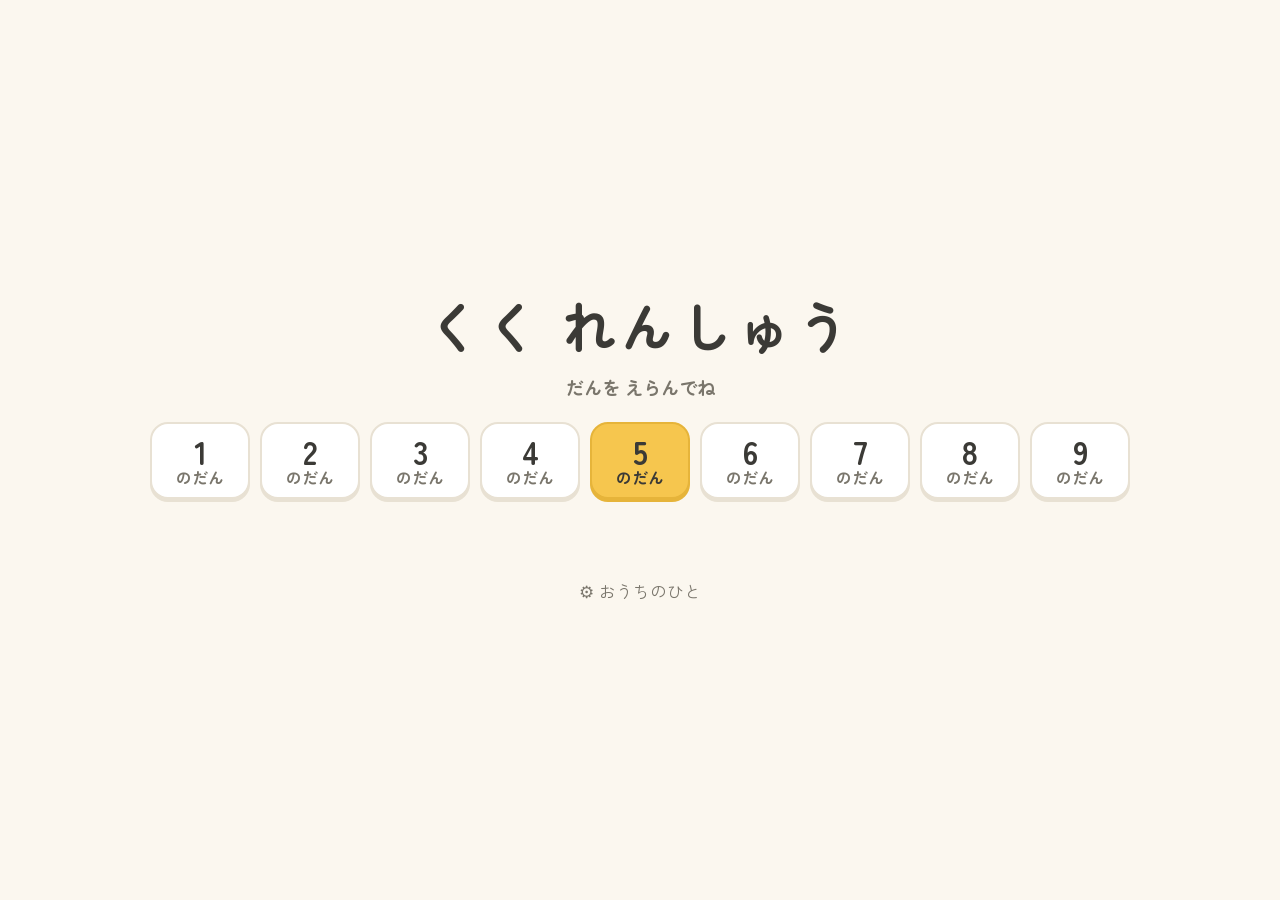
==== docs/index.html @ c86df5aa "くく れんしゅう を GitHub Pages で公開（docs/ から配信） - 九九を声で練習する Web アプリ（1〜9の段・のぼり/くだり/ばらばら・本番暗唱） - PWA（manifest・" ====
<!doctype html>
<html lang="ja">
<head>
<meta charset="utf-8">
<meta name="viewport" content="width=device-width, initial-scale=1, viewport-fit=cover">
<meta name="theme-color" content="#fbf7ef">
<title>くく れんしゅう</title>
<meta name="description" content="九九を声で練習するアプリ（1〜9の段）">
<link rel="manifest" href="manifest.webmanifest">
<link rel="icon" type="image/png" sizes="32x32" href="icons/favicon-32.png">
<link rel="apple-touch-icon" href="icons/apple-touch-icon.png">
<meta name="apple-mobile-web-app-capable" content="yes">
<meta name="mobile-web-app-capable" content="yes">
<meta name="apple-mobile-web-app-title" content="くく">
<meta name="apple-mobile-web-app-status-bar-style" content="default">
<link rel="preconnect" href="https://fonts.googleapis.com">
<link rel="preconnect" href="https://fonts.gstatic.com" crossorigin>
<link href="https://fonts.googleapis.com/css2?family=Zen+Maru+Gothic:wght@500;700&display=swap" rel="stylesheet">
<link rel="stylesheet" href="style.css">
</head>
<body>

<!-- トップ -->
<section class="screen" id="screen-top">
  <div class="top-wrap">
    <h1 class="top-title">くく れんしゅう</h1>
    <p class="top-hint">だんを えらんでね</p>
    <div class="dan-picker" id="dan-picker" aria-label="だんを えらぶ"></div>
    <button class="link-btn" id="btn-parent">⚙ おうちのひと</button>
    <p class="env-notice" id="env-notice" hidden></p>
  </div>
</section>

<!-- 1もんずつ：えらぶ -->
<section class="screen" id="screen-select">
  <header class="bar"><button class="back" data-go="menu">← もどる</button><span class="bar-title"><span class="dan-title"></span>・1もんずつ</span><span></span></header>
  <div class="center-wrap">
    <div class="select-grid" id="select-grid"></div>
    <div class="level-picker" aria-label="れんしゅうの しかた"></div>
  </div>
</section>

<!-- 段のメニュー -->
<section class="screen" id="screen-menu">
  <header class="bar"><button class="back" data-go="top">← もどる</button><span class="bar-title dan-title menu-dan"></span><span></span></header>
  <div class="center-wrap menu-wrap">
    <div class="mode-grid">
      <button class="mode-btn blue" id="mode-single"><span class="mode-ico">🔵</span><span class="mode-name">1もんずつ</span><span class="mode-sub">ひとつずつ れんしゅう</span></button>
      <button class="mode-btn green" id="mode-seq"><span class="mode-ico">🟢</span><span class="mode-name">じゅんばんに 9もん</span><span class="mode-sub">1から9まで じゅんばんに</span><span class="step-mark" id="mark-seq" hidden>✨</span></button>
      <button class="mode-btn purple" id="mode-random"><span class="mode-ico">🟣</span><span class="mode-name">ばらばら 9もん</span><span class="mode-sub">じゅんばんを まぜて れんしゅう</span><span class="step-mark" id="mark-random" hidden>✨</span></button>
      <button class="mode-btn star" id="mode-recital"><span class="mode-ico">⭐</span><span class="mode-name">みないで いえるかな？</span><span class="mode-sub">さいしょから さいごまで じぶんで</span></button>
    </div>
    <div class="menu-foot">
      <div class="level-row"><span class="level-label">みかた</span><div class="level-picker" aria-label="れんしゅうの しかた"></div></div>
      <button class="link-btn small" id="chain-short-toggle">ちょっとだけ れんしゅう</button>
      <div class="chain-short" id="chain-short" hidden></div>
    </div>
  </div>
</section>

<!-- のぼり／くだり えらび -->
<section class="screen" id="screen-dir">
  <header class="bar"><button class="back" data-go="menu">← もどる</button><span class="bar-title"><span class="dan-title"></span>・<span id="dir-context"></span></span><span></span></header>
  <div class="center-wrap">
    <p class="dir-q">どっちにする？</p>
    <div class="dir-grid">
      <button class="mode-btn green" id="dir-up"><span class="mode-name">⬆️ のぼり<small>（上り九九）</small></span><span class="mode-sub">1 → 2 → 3 → … → 9</span></button>
      <button class="mode-btn blue" id="dir-down"><span class="mode-name">⬇️ くだり<small>（下り九九）</small></span><span class="mode-sub">9 → 8 → 7 → … → 1</span></button>
    </div>
  </div>
</section>

<!-- 練習 -->
<section class="screen" id="screen-play">
  <header class="bar">
    <button class="back" id="btn-play-back">← もどる</button>
    <div class="dots" id="play-dots"></div>
    <button class="replay" id="btn-replay">🔊 もういちど</button>
  </header>
  <div class="stage">
    <div class="play-label" id="play-label" hidden></div>
    <div class="play-q" id="play-q"></div>
    <div class="play-reading" id="play-reading"></div>
    <div class="play-msg" id="play-msg"></div>
    <div class="play-sub" id="play-sub"></div>
    <button class="mic off" id="play-mic" hidden aria-label="マイク"><span class="mic-ico">🎤</span><span class="mic-label" id="play-mic-label"></span></button>

    <div class="hint-box" id="hint-box" hidden>
      <div class="hint-clue" id="hint-clue"></div>
      <div class="hint-note" id="hint-note"></div>
      <button class="soft-btn" id="btn-reveal">こたえをみる</button>
    </div>
    <div class="solo-box" id="solo-box" hidden>
      <button class="mid-btn green" id="btn-solo">こんどは ひとりで♪</button>
    </div>
    <div class="after-box" id="after-box" hidden>
      <button class="mid-btn blue" id="after-again">もういちど</button>
      <button class="mid-btn green" id="after-next">つぎへ</button>
      <button class="soft-btn" id="after-list">ほかの もんだい</button>
    </div>
  </div>
  <footer class="play-foot">
    <span></span>
    <button class="hint-btn" id="btn-hint">💡 ヒント</button>
    <button class="cant-hear" id="btn-cant-hear">🎤 うまくきこえない</button>
  </footer>

  <div class="rescue" id="rescue" hidden>
    <div class="rescue-card">
      <p class="rescue-title">おうちのひとに きいてもらおう</p>
      <p class="rescue-reason" id="rescue-reason"></p>
      <button class="mid-btn green" id="rescue-ok">○ いえた</button>
      <div class="rescue-row">
        <button class="soft-btn" id="rescue-retry">🎤 もういちど マイク</button>
        <button class="soft-btn" id="rescue-close">とじる</button>
      </div>
    </div>
  </div>
</section>

<!-- つづけて：おわり -->
<section class="screen" id="screen-done">
  <div class="center-wrap done-wrap">
    <div class="done-icon" id="done-icon">✨</div>
    <p class="done-title" id="done-title"></p>
    <div class="done-buttons">
      <button class="mid-btn green" id="done-recite" hidden>こんどは じぶんで いってみる？</button>
      <button class="mid-btn blue" id="done-end">おしまい</button>
    </div>
    <div class="done-buttons">
      <button class="soft-btn" id="done-next" hidden></button>
      <button class="soft-btn" id="done-again">もういちど</button>
    </div>
  </div>
</section>

<!-- ⭐ みないで いえるかな？（本番暗唱） -->
<section class="screen" id="screen-recital">
  <header class="bar"><button class="back" id="btn-recital-back">← もどる</button><span class="bar-title" id="recital-dir"></span><span></span></header>
  <div class="stage">
    <div class="recite-dan dan-title"></div>
    <div class="recital-sub" id="recital-sub"></div>
    <button class="big-btn star recital-start" id="recital-start">🎤 スタート</button>
  </div>
  <footer class="recital-foot">
    <button class="mid-btn blue" id="recital-finish" hidden>おわった！</button>
  </footer>
</section>

<!-- おうちのひと -->
<section class="screen" id="screen-parent">
  <header class="bar"><button class="back" id="btn-parent-back">← もどる</button><span class="bar-title">おうちのひと</span><span></span></header>
  <div class="parent">
    <div class="test-banner" id="test-banner" hidden>🧪 動作テストモード中：練習しても記録・成長・反応時間・履歴には残りません</div>

    <section class="card">
      <h2>練習セッション</h2>
      <p class="note">1回の練習ごとの記録です。正解の行で「👋 おうちのひとがヒント」を押すと、外部ヒントありとして記録を直せます（ヒントなし成功には数えなくなります）。<br>
      反応時間は読み上げ終了から正解までです。「※聞き取り直し」がある場合は、純粋に思い出すまでの時間ではありません。</p>
      <div id="session-list"></div>
    </section>

    <section class="card">
      <h2>だんごとの記録（累計）</h2>
      <div class="dan-tabs" id="parent-dan-tabs"></div>
      <div class="table-wrap" id="parent-table"></div>
      <p class="note">成長：🌱はじめ → 🌿ヒントありで言えた → 🌷ヒントなしで言えた → ⭐別の日にもヒントなしで言えた<br>
      「最近の反応時間」は直近3回の平均（参考値）。聞き取り直しを含むため、セッション記録の実測を優先してください。</p>
      <p id="parent-chain" class="note"></p>
    </section>

    <section class="card">
      <h2>音声認識テスト</h2>
      <div class="row">
        <select id="test-dan"></select>
        <select id="test-target"></select>
        <span id="test-prompt"></span>
      </div>
      <button class="soft-btn" id="btn-test">🎤 テスト開始</button>
      <div class="test-out" id="test-out"></div>
    </section>

    <section class="card">
      <h2>🧪 動作テストモード</h2>
      <label class="row"><input type="checkbox" id="set-test"> 動作テストモード（おうちのひと・開発者の確認用）</label>
      <p class="note">ONのあいだは、音声認識・読み上げ・判定・効果音・画面遷移は通常どおり動きますが、学習記録・成長・反応時間・練習履歴には一切加算しません。子ども画面の右上に小さく 🧪 が出ます。</p>
    </section>

    <section class="card">
      <h2>設定</h2>
      <label class="row"><input type="checkbox" id="set-voice"> 音声読み上げ</label>
      <label class="row"><input type="checkbox" id="set-sound"> 効果音 <button class="tiny" id="btn-sound-test" type="button">試す</button></label>
      <label class="row">読み上げ速度 <input type="range" id="set-rate" min="0.6" max="1.2" step="0.05"> <span id="set-rate-val"></span>
        <button class="tiny" id="btn-rate-test" type="button">試す</button></label>
      <label class="row">声 <select id="set-voice-name"></select></label>
      <p class="note" id="env-status"></p>
      <label class="row"><input type="checkbox" id="set-dev"> 🛠 開発用ツールを表示する（音声認識の調査用）</label>
      <p class="note">ON のあいだだけ、認識した文字や時刻などの開発用ログを、このタブの中に一時的に保存します（タブを閉じると消えます。どこにも送信しません）。</p>
    </section>

    <section class="card">
      <h2>この端末の記録について</h2>
      <p class="note">
        ・練習の記録は、<b>この端末のこのブラウザの中だけ</b>に保存されます（ログインなし）。ほかの端末やブラウザとは同期しません。<br>
        ・ブラウザの「閲覧データの削除」をすると記録も消えます。iPad・iPhone では、Safari で開いたときとホーム画面から開いたときで記録が別になります。<br>
        ・このアプリは、音声や認識した文字を独自のサーバーへ送りません。ただし声を文字にする処理は、ブラウザの音声認識（Chrome は Google、Safari は Apple）が各社のサーバーで行います。<br>
        ・記録には、聞き取れなかったときに認識された文字（例：「聞き取れず「…」」）や本番暗唱の認識結果も含まれます。不要になったら下の「成長記録をリセット」で消せます。
      </p>
      <div class="row">
        <button class="soft-btn" id="btn-export" type="button">記録をファイルに保存</button>
        <label class="soft-btn file-btn">記録をファイルから読み込む<input type="file" id="file-import" accept="application/json,.json" hidden></label>
      </div>
      <p class="note">端末を変えるときや、ローカル版（localhost）から公開版へ移るときに使います。読み込むと、この端末の今の記録はファイルの内容に置きかわります。</p>
      <p class="note" id="import-result"></p>
    </section>

    <div id="dev-tools" hidden>
    <section class="card">
      <h2>🛠 開発用：テンポ計測</h2>
      <p class="note">子ども画面には出ません。学習記録とは別で、このタブを閉じると消えます。</p>
      <div class="row">
        <button class="soft-btn" id="btn-lag">開始ラグを計測（旧方式 → 新方式）</button>
        <button class="tiny" id="btn-perf-copy" type="button">記録をコピー</button>
        <button class="tiny" id="btn-perf-clear" type="button">記録を消す</button>
      </div>
      <p class="note">計測中（約30秒）は声を出さないでください。読み上げを自分のマイクが拾ったかどうかも一緒に確認します。</p>
      <div class="test-out" id="lag-out"></div>
      <div class="table-wrap" id="perf-table"></div>
    </section>

    <section class="card">
      <h2>🛠 開発用：マイク受付方式の比較（5の段の調査用）</h2>
      <p class="note">「じゅんばんに 9もん」などの練習で、マイクをいつ・どの設定で開くかを切り替えます。切り替えたあと、同じ人が同じように答えて結果を比べてください。</p>
      <label class="row"><input type="radio" name="mic-mode" value="A"> A：読み上げ中から受付（現在の方式・continuous＋interim・認識を使い回す）</label>
      <label class="row"><input type="radio" name="mic-mode" value="B"> B：読み上げ終了直後に新しく開始（continuous＋interim・待ち時間なし）</label>
      <label class="row"><input type="radio" name="mic-mode" value="C"> C：読み上げ終了直後に新しく開始・「音声認識テスト」と同じ単発設定（continuous＝false・interim＝false）</label>
      <div class="row"><button class="tiny" id="btn-ab-refresh" type="button">比較表を更新</button></div>
      <div class="table-wrap" id="ab-table"></div>
      <h3 class="day">問題ごとのタイムライン（読み上げ・マイク・認識結果・判定を同じ時間軸で）</h3>
      <div class="row">
        <select id="tl-pick"></select>
        <button class="tiny" id="btn-tl-refresh" type="button">更新</button>
      </div>
      <div class="raw-log" id="tl-view"></div>
    </section>

    <section class="card">
      <h2>🛠 開発用：音声認識の生ログ</h2>
      <p class="note">Chrome が実際に返した文字列・候補・確信度と、アプリがどう数に直して判定したかを1件ずつ残します（子ども画面には出ません。このタブを閉じると消えます）。<br>
      「しじゅう」が受け付けられないときは：結果が来ていない → A、別の文字列で来ている → B、文字列は来ているのに判定が C/B → C（アプリ側の正規化）と切り分けられます。</p>
      <div class="row">
        <select id="raw-filter">
          <option value="key">結果と判定だけ</option>
          <option value="all">すべてのイベント</option>
          <option value="recital">本番暗唱だけ</option>
        </select>
        <button class="tiny" id="btn-raw-refresh" type="button">更新</button>
        <button class="tiny" id="btn-raw-copy" type="button">ログをコピー</button>
        <button class="tiny" id="btn-raw-clear" type="button">ログを消す</button>
      </div>
      <p class="note" id="raw-caps"></p>
      <div class="raw-log" id="raw-log"></div>
    </section>

    </div>

    <section class="card">
      <h2>リセット</h2>
      <button class="soft-btn" id="btn-reset">成長記録をリセット</button>
    </section>
  </div>
</section>

<div class="test-badge" id="test-badge" hidden>🧪</div>

<script src="js/data.js"></script>
<script src="js/judge.js"></script>
<script src="js/store.js"></script>
<script src="js/perf.js"></script>
<script src="js/env.js"></script>
<script src="js/audio.js"></script>
<script src="js/recital.js"></script>
<script src="js/parent.js"></script>
<script src="js/app.js"></script>
</body>
</html>
---- docs/style.css ----
/* かわいいが、うるさくない。強い赤は使わない。 */
:root {
  --bg: #fbf7ef;
  --card: #ffffff;
  --ink: #3b3a36;
  --ink-soft: #7a766c;
  --line: #e8e1d3;
  --blue: #4b8fd6;
  --blue-deep: #3a78bb;
  --green: #4caf7d;
  --green-deep: #3b9468;
  --good: #2f8f5b;
  --soft: #8a6fb8;      /* もういっかい系はやわらかい紫 */
  --sun: #f6c64e;
  --chip: #f1ebdf;
  --radius: 22px;
  --font: 'Zen Maru Gothic', 'BIZ UDPGothic', 'Hiragino Maru Gothic ProN', 'Meiryo', sans-serif;
}

* { box-sizing: border-box; }
html, body { margin: 0; height: 100%; }
body {
  background: var(--bg);
  color: var(--ink);
  font-family: var(--font);
  -webkit-tap-highlight-color: transparent;
  overscroll-behavior: none;
}
button { font-family: inherit; color: inherit; cursor: pointer; border: none; touch-action: manipulation; }
[hidden] { display: none !important; }

.screen { display: none; min-height: 100vh; min-height: 100dvh; flex-direction: column; }
.screen.active { display: flex; }

/* ---------- 共通バー ---------- */
.bar {
  display: grid; grid-template-columns: 1fr auto 1fr; align-items: center;
  padding: 14px 16px; gap: 8px; min-height: 64px;
}
.bar > :last-child { justify-self: end; }
.bar-title { font-size: 1.35rem; font-weight: 700; color: var(--ink-soft); }
.back, .replay {
  background: var(--chip); border-radius: 999px; padding: 10px 18px; font-size: 1.05rem; font-weight: 700;
  justify-self: start; color: var(--ink-soft);
}
.replay { justify-self: end; }

.center-wrap {
  flex: 1; display: flex; flex-direction: column; align-items: center; justify-content: center;
  gap: 28px; padding: 8px 16px 28px;
}

/* ---------- トップ ---------- */
.top-wrap {
  flex: 1; display: flex; flex-direction: column; align-items: center; justify-content: center;
  padding: 24px 16px; gap: 10px;
}
.top-title { font-size: clamp(2.2rem, 7vw, 3.4rem); margin: 0; letter-spacing: .08em; }
.top-dan {
  font-size: clamp(1.6rem, 5vw, 2.4rem); margin: 0 0 28px; font-weight: 700;
  background: var(--sun); padding: 4px 26px; border-radius: 999px;
}
.top-buttons { display: flex; flex-direction: column; gap: 22px; width: min(520px, 100%); }
.big-btn {
  font-size: clamp(1.7rem, 5.5vw, 2.4rem); font-weight: 700; color: #fff;
  padding: 30px 20px; border-radius: 28px; box-shadow: 0 6px 0 rgba(0,0,0,.12);
  transition: transform .08s;
}
.big-btn:active, .mid-btn:active, .pick:active, .step:active { transform: translateY(3px); box-shadow: 0 3px 0 rgba(0,0,0,.12); }
.big-btn.blue, .mid-btn.blue { background: var(--blue); }
.big-btn.green, .mid-btn.green { background: var(--green); }
.link-btn { margin-top: 36px; background: none; font-size: 1.05rem; color: var(--ink-soft); padding: 12px 16px; }

/* ---------- 1もんずつ ---------- */
.select-grid {
  display: grid; grid-template-columns: repeat(3, 1fr); gap: 14px; width: min(640px, 100%);
}
.pick {
  background: var(--card); border: 2px solid var(--line); border-radius: var(--radius);
  padding: 16px 8px; display: flex; flex-direction: column; align-items: center; gap: 4px;
  box-shadow: 0 4px 0 var(--line);
}
.pick-q { font-size: clamp(1.6rem, 5vw, 2.2rem); font-weight: 700; }
.pick-g { font-size: clamp(1.5rem, 4.5vw, 2rem); line-height: 1; }

.level-picker { display: flex; gap: 8px; flex-wrap: wrap; justify-content: center; }
.chip {
  background: var(--chip); border-radius: 999px; padding: 10px 18px; font-size: 1.05rem; font-weight: 700; color: var(--ink-soft);
  border: 2px solid transparent;
}
.chip.on { background: #fff; border-color: var(--blue); color: var(--blue-deep); }

/* ---------- つづけて ---------- */
.chain-steps { display: grid; grid-template-columns: repeat(2, 1fr); gap: 16px; width: min(560px, 100%); }
.step {
  position: relative; background: var(--card); border: 2px solid var(--line); border-radius: var(--radius);
  padding: 20px 10px; display: flex; flex-direction: column; align-items: center; gap: 4px;
  box-shadow: 0 4px 0 var(--line);
}
.step-n { font-size: clamp(1.8rem, 5.5vw, 2.4rem); font-weight: 700; color: var(--green-deep); }
.step-r { font-size: 1rem; color: var(--ink-soft); }
.step-mark { position: absolute; top: 8px; right: 12px; font-size: 1.2rem; }
.recite-btn {
  background: #fff; border: 2px dashed var(--green); color: var(--green-deep); border-radius: var(--radius);
  font-size: 1.3rem; font-weight: 700; padding: 16px 26px;
}

/* ---------- 練習 ---------- */
.stage {
  flex: 1; display: flex; flex-direction: column; align-items: center; justify-content: center;
  gap: 10px; padding: 0 16px; text-align: center;
}
.play-label { font-size: clamp(2.4rem, 8vw, 3.6rem); font-weight: 700; color: var(--ink-soft); }
.play-q {
  font-size: clamp(3.6rem, 15vw, 8rem); font-weight: 700; line-height: 1.1; letter-spacing: .02em;
  font-variant-numeric: tabular-nums; white-space: nowrap;
}
.play-q.small { font-size: clamp(1.6rem, 5vw, 2.2rem); color: var(--ink-soft); }
.play-q .op { color: var(--ink-soft); margin: 0 .18em; font-weight: 500; }
.play-q .qm { color: var(--blue); }
.play-q .ans { color: var(--good); }
.play-reading { min-height: 1.6em; font-size: clamp(1.2rem, 3.6vw, 1.7rem); color: var(--ink-soft); }
.play-msg { min-height: 1.4em; font-size: clamp(1.8rem, 5.5vw, 2.6rem); font-weight: 700; color: var(--blue-deep); }
.play-msg.good { color: var(--good); }
.play-msg.soft { color: var(--soft); }
.play-sub { min-height: 1.4em; font-size: clamp(1.1rem, 3.4vw, 1.5rem); color: var(--green-deep); font-weight: 700; }

.mic {
  background: #fff; border-radius: 999px; padding: 10px 22px; display: inline-flex; align-items: center; gap: 8px;
  border: 3px solid var(--line); font-size: 1.15rem; font-weight: 700; color: var(--ink-soft);
}
.mic-ico { font-size: 2rem; line-height: 1; }
.mic.on { border-color: var(--green); box-shadow: 0 0 0 6px rgba(76,175,125,.15); }
.mic.tap { border-color: var(--blue); }

.hint-box {
  background: #fffbea; border: 2px solid #f1e3a8; border-radius: var(--radius);
  padding: 14px 22px; display: flex; flex-direction: column; align-items: center; gap: 6px;
}
.hint-clue { font-size: clamp(1.8rem, 6vw, 2.6rem); font-weight: 700; letter-spacing: .04em; }
.hint-note { font-size: 1.05rem; color: var(--ink-soft); }
.soft-btn {
  background: var(--chip); border-radius: 999px; padding: 12px 22px; font-size: 1.15rem; font-weight: 700; color: var(--ink);
}
.mid-btn {
  color: #fff; font-size: clamp(1.3rem, 4vw, 1.6rem); font-weight: 700; padding: 16px 28px; border-radius: 22px;
  box-shadow: 0 5px 0 rgba(0,0,0,.12);
}
.solo-box, .after-box { display: flex; gap: 12px; flex-wrap: wrap; justify-content: center; align-items: center; margin-top: 4px; }

.play-foot {
  display: grid; grid-template-columns: 1fr auto 1fr; align-items: end; padding: 12px 16px 20px; gap: 8px;
}
.hint-btn {
  background: #fff; border: 2px solid #f1e3a8; border-radius: 999px; padding: 14px 30px;
  font-size: 1.35rem; font-weight: 700;
}
.cant-hear {
  justify-self: end; background: none; font-size: .9rem; color: var(--ink-soft); padding: 8px 6px; opacity: .85;
}
.parent-ok { font-size: 1.05rem; background: var(--chip); border-radius: 999px; padding: 10px 16px; opacity: 1; }
.parent-ok small { font-size: .75rem; }

.dots { display: flex; gap: 8px; justify-content: center; flex-wrap: wrap; }
.dot { width: 16px; height: 16px; border-radius: 50%; background: var(--line); }
.dot.now { background: #fff; border: 3px solid var(--blue); }
.dot.done { background: var(--green); }

.rescue {
  position: fixed; inset: 0; background: rgba(59,58,54,.25); display: flex; align-items: flex-end; justify-content: center;
  padding: 16px;
}
.rescue-card {
  background: #fff; border-radius: 26px; padding: 22px; width: min(480px, 100%);
  display: flex; flex-direction: column; align-items: center; gap: 12px; text-align: center;
}
.rescue-title { font-size: 1.4rem; font-weight: 700; margin: 0; }
.rescue-reason { margin: 0; color: var(--ink-soft); font-size: .95rem; }
.rescue-reason:empty { display: none; }
.rescue-row { display: flex; gap: 10px; flex-wrap: wrap; justify-content: center; }

/* ---------- つづけて おわり ---------- */
.done-icon { font-size: 4rem; }
.done-title { font-size: clamp(1.8rem, 6vw, 2.6rem); font-weight: 700; color: var(--good); margin: 0; text-align: center; }
.done-buttons { display: flex; gap: 12px; flex-wrap: wrap; justify-content: center; align-items: center; }

/* ---------- レベル4 ---------- */
.recite-dan { font-size: clamp(3rem, 12vw, 5.5rem); font-weight: 700; }
.recite-hint { width: min(640px, 100%); }
.recite-list { display: flex; flex-wrap: wrap; gap: 8px; justify-content: center; }
.recite-list span {
  background: #fff; border: 2px solid var(--line); border-radius: 14px; padding: 8px 12px;
  font-size: 1.3rem; font-weight: 700; display: flex; flex-direction: column; align-items: center;
}
.recite-list.full span { font-size: 1.15rem; }
.recite-list small { font-size: .8rem; color: var(--ink-soft); font-weight: 500; }

/* ---------- おうちのひと ---------- */
#screen-parent { background: #f6f3ec; }
.parent { width: min(860px, 100%); margin: 0 auto; padding: 0 16px 40px; display: flex; flex-direction: column; gap: 14px; }
.card { background: #fff; border-radius: 16px; padding: 16px 18px; border: 1px solid var(--line); }
.card h2 { font-size: 1.1rem; margin: 0 0 10px; }
.table-wrap { overflow-x: auto; }
table { border-collapse: collapse; width: 100%; font-size: .92rem; white-space: nowrap; }
th, td { padding: 7px 8px; border-bottom: 1px solid var(--line); text-align: center; }
thead th { font-size: .78rem; color: var(--ink-soft); font-weight: 700; line-height: 1.3; }
td.g { font-size: 1.2rem; }
.note { font-size: .85rem; color: var(--ink-soft); line-height: 1.6; margin: 10px 0 0; }
.row { display: flex; align-items: center; gap: 10px; flex-wrap: wrap; margin: 8px 0; font-size: 1rem; }
.row select, .row input[type=range] { font-size: 1rem; }
.row select { padding: 6px 8px; border-radius: 8px; border: 1px solid var(--line); max-width: 100%; }
.tiny { background: var(--chip); border-radius: 8px; padding: 4px 10px; font-size: .9rem; }
.test-out { margin-top: 10px; font-size: 1rem; line-height: 1.8; }
.test-out code { background: var(--chip); padding: 2px 8px; border-radius: 6px; font-size: 1.05rem; }
.log { list-style: none; padding: 0; margin: 0; font-size: .88rem; max-height: 320px; overflow-y: auto; }
.log li { padding: 5px 0; border-bottom: 1px dashed var(--line); }
.log .t { color: var(--ink-soft); margin-right: 4px; }
.log .lv, .log .x { color: var(--ink-soft); font-size: .8rem; }

.back, .replay, .chip, .soft-btn, .mid-btn, .hint-btn { white-space: nowrap; }

@media (max-width: 480px) {
  .bar { padding: 10px 12px; }
  .back, .replay { padding: 8px 12px; font-size: .95rem; }
  .dots { gap: 5px; }
  .dot { width: 11px; height: 11px; }
  .dot.now { border-width: 2px; }
  .stage { gap: 6px; }
  .mic { padding: 6px 18px; }
  .mic-ico { font-size: 1.6rem; }
  .hint-box { padding: 10px 18px; }
  .select-grid { gap: 10px; }
  .play-foot { grid-template-columns: auto 1fr; }
  .play-foot > span:first-child { display: none; }
  .hint-btn { justify-self: start; }
}
@media (max-height: 560px) {
  .top-dan { margin-bottom: 14px; }
  .big-btn { padding: 18px 20px; }
  .link-btn { margin-top: 14px; }
}

/* ---------- v2：段えらび ---------- */
.dan-picker {
  display: grid; grid-template-columns: repeat(3, 1fr); gap: 10px; width: min(520px, 100%); margin: 6px 0 22px;
}
@media (min-width: 900px) {
  .dan-picker { grid-template-columns: repeat(9, 1fr); width: min(980px, 100%); }
}
.dan {
  background: var(--card); border: 2px solid var(--line); border-radius: 18px; padding: 10px 4px;
  font-size: 1rem; font-weight: 700; color: var(--ink-soft); box-shadow: 0 3px 0 var(--line);
  display: flex; flex-direction: column; align-items: center; line-height: 1.1; min-height: 64px; justify-content: center;
}
.dan b { font-size: clamp(1.6rem, 4.5vw, 2rem); color: var(--ink); }
.dan.on { background: var(--sun); border-color: #e6b43a; color: var(--ink); box-shadow: 0 3px 0 #e6b43a; }

/* ---------- v2：つづけてみよう ---------- */
.chain-main {
  position: relative; width: min(560px, 100%); background: var(--green); color: #fff; border-radius: 28px;
  padding: 26px 20px; display: flex; flex-direction: column; align-items: center; gap: 6px;
  box-shadow: 0 6px 0 rgba(0,0,0,.12);
}
.chain-main:active { transform: translateY(3px); box-shadow: 0 3px 0 rgba(0,0,0,.12); }
.chain-main-n { font-size: clamp(1.7rem, 5.5vw, 2.4rem); font-weight: 700; }
.chain-main-r { font-size: 1.05rem; opacity: .9; }
.chain-short { display: flex; gap: 12px; flex-wrap: wrap; justify-content: center; }
.chain-short .step { min-width: 120px; padding: 12px 10px; }
.chain-short .step-n { font-size: 1.5rem; }
.link-btn.small { margin-top: 0; font-size: .95rem; text-decoration: underline; text-underline-offset: 4px; }

/* ---------- v2：うまくきこえない（続いたときだけ押しやすく） ---------- */
.cant-hear.nudge {
  background: #fff; border: 2px solid var(--line); border-radius: 999px; padding: 10px 16px;
  font-size: 1.05rem; color: var(--ink); opacity: 1;
}

/* ---------- v2：テストモード ---------- */
.test-badge {
  position: fixed; top: 6px; right: 50%; transform: translateX(50%); font-size: .9rem; opacity: .55; pointer-events: none;
}
.test-banner {
  background: #eef4ff; border: 2px solid #b9cdf0; color: #2c4f86; border-radius: 12px; padding: 10px 14px; font-weight: 700;
}

/* ---------- v2：おうちのひと ---------- */
.dan-tabs { display: flex; gap: 6px; flex-wrap: wrap; margin-bottom: 8px; }
.tiny.on { background: var(--blue); color: #fff; }
.session { border: 1px solid var(--line); border-radius: 12px; padding: 8px 12px; margin: 8px 0; }
.session summary { cursor: pointer; font-size: .95rem; line-height: 1.6; }
.session .sum { font-size: .82rem; color: var(--ink-soft); }
.session .tag { font-size: .72rem; background: var(--chip); border-radius: 6px; padding: 1px 6px; margin-left: 4px; }
.day { font-size: .95rem; margin: 14px 0 4px; color: var(--ink-soft); }
table.events td { text-align: left; font-size: .85rem; white-space: nowrap; }
table.events tr.muted td { color: var(--ink-soft); font-size: .78rem; }
table.events tr.ok td.w { color: var(--good); font-weight: 700; }
table.events td.t { color: var(--ink-soft); }
.warn { color: #9a6a1f; font-size: .8rem; }
.tiny.ext { margin-left: 6px; }

/* 高さの低い画面（7インチタブレット横・スマホ）では詰める */
@media (max-height: 720px) {
  .bar { min-height: 52px; padding-top: 8px; padding-bottom: 8px; }
  .play-q { font-size: clamp(3rem, min(15vw, 16vh), 8rem); }
  .play-msg { font-size: clamp(1.5rem, 4.5vw, 2.1rem); }
  .play-reading:empty, .play-sub:empty { min-height: 0; }
  .stage { gap: 6px; }
  .mic { padding: 4px 16px; }
  .mic-ico { font-size: 1.5rem; }
  .hint-box { padding: 8px 18px; gap: 2px; }
  .hint-clue { font-size: clamp(1.5rem, 5vw, 2rem); }
  .hint-box .soft-btn { padding: 8px 18px; }
  .play-foot { padding: 6px 16px 10px; }
  .hint-btn { padding: 10px 24px; font-size: 1.2rem; }
  .center-wrap { gap: 18px; }
  .dan-picker { margin-bottom: 14px; }
  .big-btn { padding: 20px 20px; }
  .top-buttons { gap: 14px; }
  .link-btn { margin-top: 14px; }
  .chain-main { padding: 18px 20px; }
}
@media (max-width: 480px) {
  .dan { min-height: 58px; padding: 6px 4px; }
  .top-title { margin-bottom: 4px; }
  .chain-short .step { min-width: 96px; padding: 8px; }
}
table.events { width: auto; }
table.events td.w, table.events td.h { white-space: normal; }

/* ---------- v3：段のメニュー（4つのモード） ---------- */
:root { --purple: #8a6fc4; --purple-deep: #7259ad; --star: #e8a93a; --star-deep: #c98a1f; }
.top-hint { margin: 0 0 6px; font-size: 1.15rem; color: var(--ink-soft); font-weight: 700; }
.menu-wrap { gap: 16px; }
.menu-dan { font-size: clamp(1.6rem, 5vw, 2.2rem); color: var(--ink); }
.mode-grid { display: grid; grid-template-columns: 1fr; gap: 12px; width: min(560px, 100%); }
@media (min-width: 700px) { .mode-grid { grid-template-columns: 1fr 1fr; width: min(820px, 100%); } }
.mode-btn {
  position: relative; color: #fff; border-radius: 24px; padding: 16px 18px 14px;
  display: flex; flex-direction: column; align-items: center; gap: 2px; text-align: center;
  box-shadow: 0 5px 0 rgba(0,0,0,.13); min-height: 96px; justify-content: center;
}
.mode-btn:active { transform: translateY(3px); box-shadow: 0 2px 0 rgba(0,0,0,.13); }
.mode-btn.blue { background: var(--blue); }
.mode-btn.green { background: var(--green); }
.mode-btn.purple { background: var(--purple); }
.mode-btn.star { background: var(--star); }
.mode-ico { position: absolute; left: 14px; top: 12px; font-size: 1rem; opacity: .9; }
.mode-name { font-size: clamp(1.4rem, 4.4vw, 1.9rem); font-weight: 700; line-height: 1.25; }
.mode-name small { font-size: .55em; font-weight: 500; margin-left: 4px; opacity: .9; }
.mode-sub { font-size: clamp(.95rem, 2.8vw, 1.1rem); opacity: .95; }
.mode-btn .step-mark { top: 8px; right: 14px; }
.menu-foot { display: flex; flex-direction: column; align-items: center; gap: 6px; }
.level-row { display: flex; align-items: center; gap: 8px; flex-wrap: wrap; justify-content: center; }
.level-label { font-size: .95rem; color: var(--ink-soft); font-weight: 700; }

/* のぼり／くだり */
.dir-q { font-size: clamp(1.8rem, 6vw, 2.6rem); font-weight: 700; margin: 0; }
.dir-grid { display: grid; grid-template-columns: 1fr; gap: 16px; width: min(520px, 100%); }
@media (min-width: 700px) { .dir-grid { grid-template-columns: 1fr 1fr; width: min(760px, 100%); } }
#screen-dir .mode-btn { min-height: 130px; }

/* じゅんばん：番号入りの進み具合 */
.dots.numbered .dot {
  width: 24px; height: 24px; font-size: .75rem; font-weight: 700; color: var(--ink-soft);
  display: inline-flex; align-items: center; justify-content: center;
}
.dots.numbered .dot.done { color: #fff; }
.dots.numbered .dot.now { color: var(--blue-deep); }
@media (max-width: 480px) { .dots.numbered .dot { width: 20px; height: 20px; font-size: .68rem; } .dots { gap: 3px; } }

/* ⭐ みないで いえるかな？ */
.big-btn.star { background: var(--star); }
.recital-sub { min-height: 1.4em; font-size: clamp(1.5rem, 4.8vw, 2.2rem); font-weight: 700; color: var(--ink-soft); }
.recital-sub.listening { color: var(--green-deep); }
.recital-start { width: min(420px, 100%); margin-top: 10px; }
.recital-foot { display: flex; justify-content: center; padding: 12px 16px 24px; min-height: 90px; }
.recital-foot .mid-btn { min-width: 220px; font-size: clamp(1.4rem, 4.4vw, 1.8rem); }

/* 親画面：本番暗唱の記録 */
.recital-log { padding: 6px 0; white-space: normal; }
.rc-row { display: flex; flex-wrap: wrap; gap: 4px; margin-bottom: 6px; }
.rc { font-size: .8rem; padding: 3px 7px; border-radius: 6px; border: 1px solid var(--line); }
.rc.ok { background: #e3f4ea; border-color: #a8d8bb; }
.rc.prov { background: #fff6dc; border-color: #ecd9a0; }
.rc.miss { background: #f3f1ec; color: var(--ink-soft); }
.rc-judge { margin: 6px 0; font-size: .9rem; }
@media (max-height: 720px) {
  .mode-btn { min-height: 80px; padding: 10px 14px; }
  #screen-dir .mode-btn { min-height: 100px; }
}
.rc.fix { background: #eef0fb; border-color: #c4c9ec; }

/* 開発用：生ログ */
.raw-log { max-height: 420px; overflow: auto; border: 1px solid var(--line); border-radius: 8px; }
.raw-log table.events td { vertical-align: top; font-size: .78rem; }
.raw-log code { font-size: .8rem; }
.note.diag { background: #f6f3ec; border-radius: 8px; padding: 6px 8px; }

/* 公開版：おうちのかたへの注意・ファイル読み込みボタン */
.env-notice {
  margin: 10px 0 0; max-width: 560px; font-size: .85rem; line-height: 1.6; color: var(--ink-soft);
  background: #fff8e6; border: 1px solid #f1e3a8; border-radius: 12px; padding: 10px 14px; text-align: left;
}
.file-btn { cursor: pointer; display: inline-block; }
/* ホーム画面アプリ（iPad 等の画面端の切り欠き） */
@media (display-mode: standalone) {
  .screen { padding-left: env(safe-area-inset-left); padding-right: env(safe-area-inset-right); padding-bottom: env(safe-area-inset-bottom); }
  .bar { padding-top: max(8px, env(safe-area-inset-top)); }
}
.card .soft-btn { white-space: normal; text-align: center; }
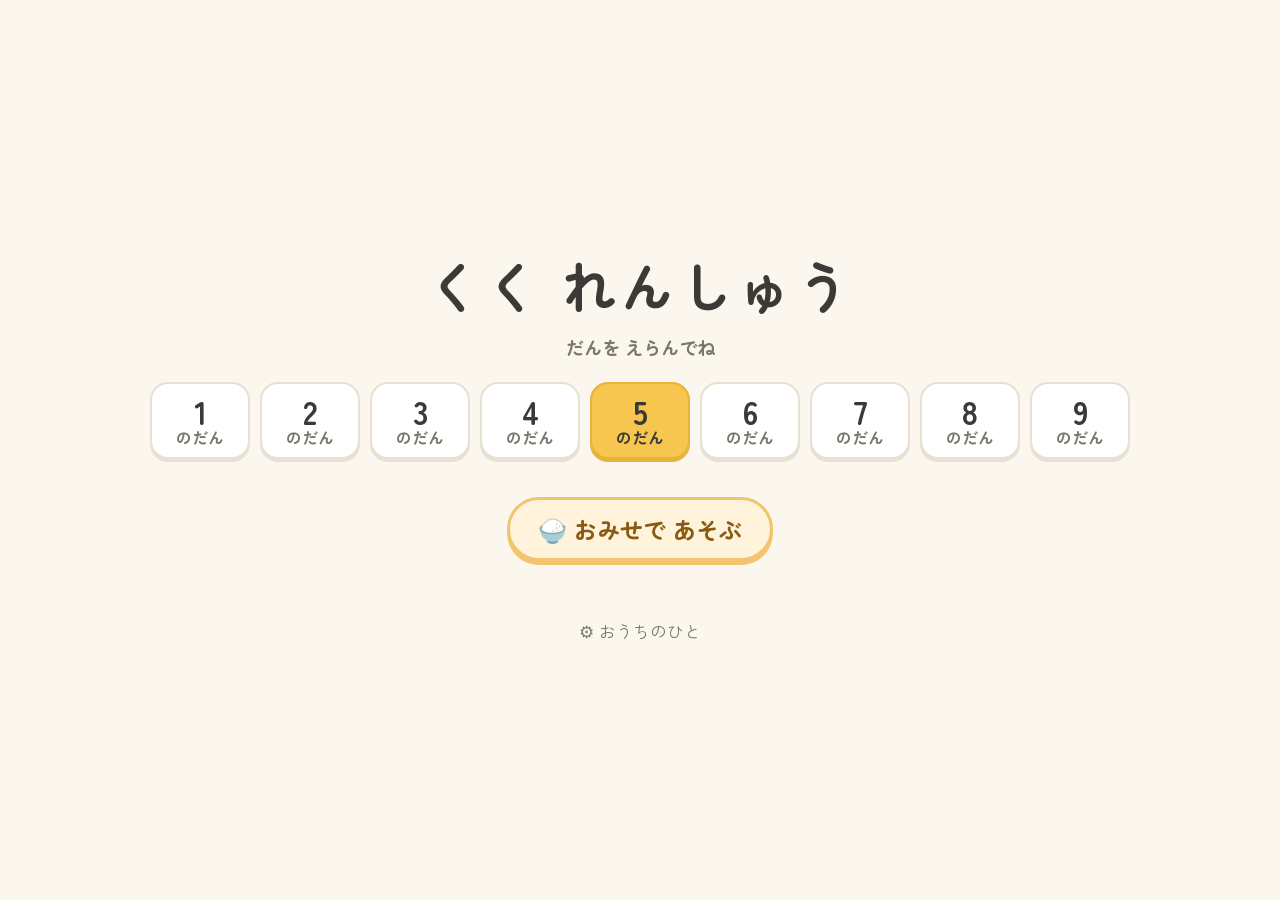
==== commit a96f51fe: "🍚 ちいさな ごちそうやさん（Phase 1：5の段）を追加 - トップに「おみせで あそぶ」。動物のお客さんの注文（1〜9さら）に、1さら5この料理をならべる - 「ぜんぶで なんこ？ かくにん！」" ====
--- a/docs/index.html
+++ b/docs/index.html
@@ -26,6 +26,7 @@
     <h1 class="top-title">くく れんしゅう</h1>
     <p class="top-hint">だんを えらんでね</p>
     <div class="dan-picker" id="dan-picker" aria-label="だんを えらぶ"></div>
+    <button class="shop-entry" id="btn-shop">🍚 おみせで あそぶ</button>
     <button class="link-btn" id="btn-parent">⚙ おうちのひと</button>
     <p class="env-notice" id="env-notice" hidden></p>
   </div>
@@ -147,6 +148,49 @@
   </footer>
 </section>
 
+<!-- 🍚 ちいさな ごちそうやさん（マイクは使わない） -->
+<section class="screen" id="screen-shop">
+  <header class="bar"><button class="back" id="shop-back">← もどる</button><span class="bar-title">ちいさな ごちそうやさん</span><span></span></header>
+  <div class="shop">
+    <div class="shop-side">
+      <div class="shop-customer">
+        <div class="shop-animal" id="shop-animal"></div>
+        <div class="shop-bubble"><span class="shop-name" id="shop-name"></span><span class="shop-line" id="shop-line"></span></div>
+      </div>
+      <div class="shop-panel">
+        <div class="shop-prep" id="shop-prep">
+          <button class="mid-btn shop-btn soft" id="shop-remove">− もどす</button>
+          <span class="shop-plate-count" id="shop-plate-count"></span>
+          <button class="mid-btn shop-btn green" id="shop-add">＋ ならべる</button>
+        </div>
+        <button class="mid-btn shop-check" id="shop-check">ぜんぶで なんこ？ かくにん！</button>
+        <div class="shop-result" id="shop-result" hidden>
+          <div class="shop-total" id="shop-total"></div>
+          <div class="shop-eq" id="shop-eq"></div>
+          <div class="shop-reading"><span id="shop-reading"></span> <button class="tiny-round" id="shop-read" aria-label="よみかたを きく">🔊</button></div>
+          <button class="soft-btn" id="shop-skip">とばす ⏩</button>
+        </div>
+        <button class="mid-btn shop-deliver" id="shop-deliver" hidden>🛵 おとどけする</button>
+        <div class="shop-thanks" id="shop-thanks"></div>
+        <button class="mid-btn blue" id="shop-next" hidden>つぎの おきゃくさんを よぶ</button>
+      </div>
+    </div>
+    <div class="shop-counter">
+      <div class="shop-plates" id="shop-plates"></div>
+      <div class="shop-foods" id="shop-foods" aria-label="りょうりを えらぶ"></div>
+    </div>
+  </div>
+  <div class="shop-unlock" id="shop-unlock" hidden>
+    <div class="shop-unlock-card">
+      <p class="shop-unlock-title">✨ あたらしい りょうり ✨</p>
+      <div class="shop-unlock-food" id="shop-unlock-food"></div>
+      <p class="shop-unlock-name"><span id="shop-unlock-name"></span> が つくれるように なったよ！</p>
+      <p class="shop-unlock-note">したの りょうりから えらべるよ</p>
+      <button class="mid-btn green" id="shop-unlock-ok">やったね！</button>
+    </div>
+  </div>
+</section>
+
 <!-- おうちのひと -->
 <section class="screen" id="screen-parent">
   <header class="bar"><button class="back" id="btn-parent-back">← もどる</button><span class="bar-title">おうちのひと</span><span></span></header>
@@ -216,6 +260,21 @@
 
     <div id="dev-tools" hidden>
     <section class="card">
+      <h2>🛠 開発用：音の切り分け（「ピコン」音の調査）</h2>
+      <p class="note">「ピコン」が、アプリの効果音なのか、Android 等が音声認識の開始・終了で鳴らす音なのかを確かめます。テスト中は話さず、音が鳴ったときに下の記録と時刻を見比べてください。</p>
+      <div class="row">
+        <button class="soft-btn" id="btn-beep-off" type="button">① マイクを止めて30秒（アプリの音だけ）</button>
+        <button class="soft-btn" id="btn-beep-on" type="button">② マイクだけ開いて30秒（話さないで）</button>
+        <button class="tiny" id="btn-beep-stop" type="button">テストをやめる</button>
+      </div>
+      <div class="test-out" id="beep-status"></div>
+      <div class="raw-log" id="beep-live"></div>
+      <h3 class="day">練習中のマイクの開始・終了のまとめ（生ログから）</h3>
+      <div class="row"><button class="tiny" id="btn-beep-summary" type="button">まとめを更新</button></div>
+      <div class="table-wrap" id="beep-summary"></div>
+    </section>
+
+    <section class="card">
       <h2>🛠 開発用：テンポ計測</h2>
       <p class="note">子ども画面には出ません。学習記録とは別で、このタブを閉じると消えます。</p>
       <div class="row">
@@ -280,6 +339,7 @@
 <script src="js/env.js"></script>
 <script src="js/audio.js"></script>
 <script src="js/recital.js"></script>
+<script src="js/shop.js"></script>
 <script src="js/parent.js"></script>
 <script src="js/app.js"></script>
 </body>
--- a/docs/style.css
+++ b/docs/style.css
@@ -408,3 +408,112 @@
   .bar { padding-top: max(8px, env(safe-area-inset-top)); }
 }
 .card .soft-btn { white-space: normal; text-align: center; }
+
+/* ---------- 🍚 ちいさな ごちそうやさん ---------- */
+.shop-entry {
+  margin-top: 6px; background: #fff3dc; border: 3px solid #f2c46d; color: #8a5a12; border-radius: 999px;
+  padding: 12px 28px; font-size: clamp(1.15rem, 3.6vw, 1.45rem); font-weight: 700; box-shadow: 0 4px 0 #f2c46d;
+}
+.shop-entry:active { transform: translateY(3px); box-shadow: 0 1px 0 #f2c46d; }
+#screen-shop { background: #fff8ec; }
+.shop { flex: 1; display: grid; grid-template-columns: minmax(0, 1fr); gap: 12px; padding: 0 14px 14px; min-height: 0; }
+@media (orientation: landscape) and (min-width: 700px) {
+  .shop { grid-template-columns: minmax(280px, 36%) minmax(0, 1fr); align-items: stretch; }
+}
+.shop-side { display: flex; flex-direction: column; gap: 10px; min-width: 0; }
+.shop-customer { display: flex; align-items: center; gap: 10px; }
+.shop-animal { width: clamp(84px, 16vmin, 150px); flex: none; }
+.shop-animal svg { width: 100%; height: auto; display: block; overflow: visible; }
+.shop-animal.happy { animation: shop-hop .6s ease-out 2; }
+.shop-animal .heart { animation: shop-float 1.4s ease-out infinite; transform-origin: center; }
+.shop-animal .h2 { animation-delay: .5s; }
+@keyframes shop-hop { 0%, 100% { transform: translateY(0); } 40% { transform: translateY(-14px); } }
+@keyframes shop-float { 0% { opacity: 0; transform: translateY(6px); } 30% { opacity: 1; } 100% { opacity: 0; transform: translateY(-14px); } }
+.shop-bubble {
+  position: relative; flex: 1; background: #fff; border: 3px solid #f0e2c6; border-radius: 20px; padding: 10px 14px;
+  display: flex; flex-direction: column; gap: 2px; min-width: 0;
+}
+.shop-bubble::before { content: ''; position: absolute; left: -12px; top: 40%; border: 8px solid transparent; border-right-color: #f0e2c6; }
+.shop-name { font-size: .9rem; color: var(--ink-soft); font-weight: 700; }
+.shop-line { font-size: clamp(1.15rem, 3.4vw, 1.5rem); font-weight: 700; line-height: 1.35; }
+.shop-panel { background: #fff; border-radius: 20px; border: 2px solid #f0e2c6; padding: 12px; display: flex; flex-direction: column; align-items: center; gap: 10px; }
+.shop-prep { display: grid; grid-template-columns: minmax(0, 1fr) auto minmax(0, 1fr); align-items: center; gap: 8px; width: 100%; }
+.shop-btn { width: 100%; padding: 14px 6px; white-space: normal; font-size: clamp(1.1rem, 3.4vw, 1.45rem); }
+.shop-btn.soft { background: #efe6d6; color: var(--ink); box-shadow: 0 5px 0 #ddd0b8; }
+.shop-btn:disabled, .shop-check:disabled { opacity: .45; }
+.shop-plate-count { font-size: 1rem; font-weight: 700; color: var(--ink-soft); text-align: center; white-space: nowrap; }
+.shop-check { background: #f0a33a; width: 100%; max-width: 420px; white-space: normal; }
+.shop-check:disabled { background: #e6d6bd; color: #7d6a4d; box-shadow: none; }
+.shop-result { display: flex; flex-direction: column; align-items: center; gap: 4px; text-align: center; }
+.shop-total { font-size: clamp(1.6rem, 5vw, 2.3rem); font-weight: 700; color: #c26f0e; min-height: 1.2em; }
+.shop-eq { font-size: clamp(2rem, 6.5vw, 3rem); font-weight: 700; letter-spacing: .03em; min-height: 1.1em; font-variant-numeric: tabular-nums; }
+.shop-reading { font-size: clamp(1.1rem, 3.4vw, 1.4rem); color: var(--ink-soft); display: flex; align-items: center; gap: 8px; min-height: 1.6em; }
+.shop-reading span:empty + .tiny-round { display: none; }
+.tiny-round { background: #fff3dc; border: 2px solid #f2c46d; border-radius: 50%; width: 46px; height: 46px; font-size: 1.3rem; }
+.shop-deliver { background: var(--green); width: 100%; max-width: 420px; font-size: clamp(1.4rem, 4.4vw, 1.8rem); }
+.shop-thanks { font-size: 1.1rem; font-weight: 700; color: var(--good); text-align: center; min-height: 0; }
+.shop-thanks:empty { display: none; }
+
+.shop-counter { display: flex; flex-direction: column; gap: 10px; min-width: 0; min-height: 0; }
+.shop-panel, .shop-customer, .shop-plates, .shop-foods { min-width: 0; max-width: 100%; }
+.shop-plates {
+  flex: 1; display: grid; grid-template-columns: repeat(3, var(--plate)); align-content: center; justify-content: center; gap: 14px;
+  background: #f6e7cc; border-radius: 22px; padding: 12px; min-height: 120px;
+  /* 1まいの皿の大きさ：横は3まいぶん、縦も3だんぶんに収まるように */
+  --plate: min(calc((100% - 28px) / 3), 190px);
+}
+@media (orientation: landscape) and (min-width: 700px) {
+  .shop-plates { --plate: min(calc((100dvh - 64px - 120px - 70px) / 3), calc((100% - 28px) / 3), 190px); }
+}
+.plate { position: relative; width: 100%; aspect-ratio: 1; transition: transform .2s; }
+/* 皿は横3まい固定（3 → 6 → 9 と、まとまりで見やすく） */
+.plate-dish {
+  position: absolute; inset: 0; border-radius: 50%; background: radial-gradient(circle, #e9f3fa 60%, #d7e6f0 62%, #fff 64%, #fff 78%);
+  border: 3px solid #e8dcc6; box-shadow: 0 4px 0 #e1d2b6;
+}
+.plate.empty .plate-dish { background: transparent; border: 3px dashed #d9c6a2; box-shadow: none; opacity: .7; }
+.food { position: absolute; width: 32%; aspect-ratio: 1; transform: translate(-50%, -50%); }
+.food svg { width: 100%; height: 100%; display: block; }
+/* さいころの「5」の並び（4すみ＋まんなか） */
+.food.f0 { left: 30%; top: 30%; } .food.f1 { left: 70%; top: 30%; } .food.f2 { left: 50%; top: 50%; }
+.food.f3 { left: 30%; top: 70%; } .food.f4 { left: 70%; top: 70%; }
+.plate:not(.empty) { animation: shop-pop .25s ease-out; }
+@keyframes shop-pop { from { transform: scale(.7); opacity: .3; } to { transform: scale(1); opacity: 1; } }
+.plate.lit .plate-dish { border-color: #f0a33a; box-shadow: 0 0 0 5px rgba(246, 198, 78, .55), 0 4px 0 #e1d2b6; }
+.plate.lit { transform: none; }
+.plate-badge {
+  position: absolute; right: -4px; top: -4px; min-width: 2.2em; height: 2.2em; border-radius: 999px; background: var(--sun);
+  color: var(--ink); font-weight: 700; font-size: clamp(.95rem, 2.6vw, 1.3rem); display: none; align-items: center; justify-content: center;
+  padding: 0 .35em; box-shadow: 0 2px 0 #e0ac2f;
+}
+.plate.lit .plate-badge { display: flex; }
+
+.shop-foods { display: grid; grid-template-columns: repeat(4, 1fr); gap: 8px; }
+.food-chip {
+  background: #fff; border: 3px solid #f0e2c6; border-radius: 16px; padding: 6px 4px; display: flex; flex-direction: column;
+  align-items: center; gap: 2px; font-weight: 700; color: var(--ink); min-height: 64px; position: relative;
+}
+.food-chip.on { border-color: #f0a33a; background: #fff3dc; }
+.food-chip-ico { width: 40px; height: 40px; }
+.food-chip-ico svg { width: 100%; height: 100%; }
+.food-chip-name { font-size: .85rem; }
+.food-chip.locked .food-chip-ico { filter: grayscale(1) brightness(.6); opacity: .45; }
+.food-chip-lock { font-size: .7rem; color: var(--ink-soft); }
+.shop-foods.locked-now .food-chip:not(.on) { opacity: .6; }
+
+.shop-unlock { position: fixed; inset: 0; background: rgba(59, 58, 54, .35); display: flex; align-items: center; justify-content: center; padding: 16px; z-index: 10; }
+.shop-unlock-card { background: #fff; border-radius: 28px; padding: 22px 26px; text-align: center; width: min(420px, 100%); border: 4px solid var(--sun); }
+.shop-unlock-title { font-size: 1.4rem; font-weight: 700; color: #c26f0e; margin: 0; }
+.shop-unlock-food { width: 120px; height: 120px; margin: 10px auto; animation: shop-hop .7s ease-out 3; }
+.shop-unlock-food svg { width: 100%; height: 100%; }
+.shop-unlock-name { font-size: 1.3rem; font-weight: 700; margin: 4px 0; }
+.shop-unlock-note { color: var(--ink-soft); margin: 0 0 12px; }
+@media (max-width: 480px) {
+  .shop { padding: 0 10px 10px; gap: 8px; }
+  .shop-plates { gap: 8px; padding: 8px; --plate: calc((100% - 16px) / 3); }
+  .food-chip-name { font-size: .75rem; }
+}
+@media (prefers-reduced-motion: reduce) {
+  .shop-animal.happy, .shop-animal .heart, .plate:not(.empty), .shop-unlock-food { animation: none; }
+  .plate.lit { transform: none; }
+}
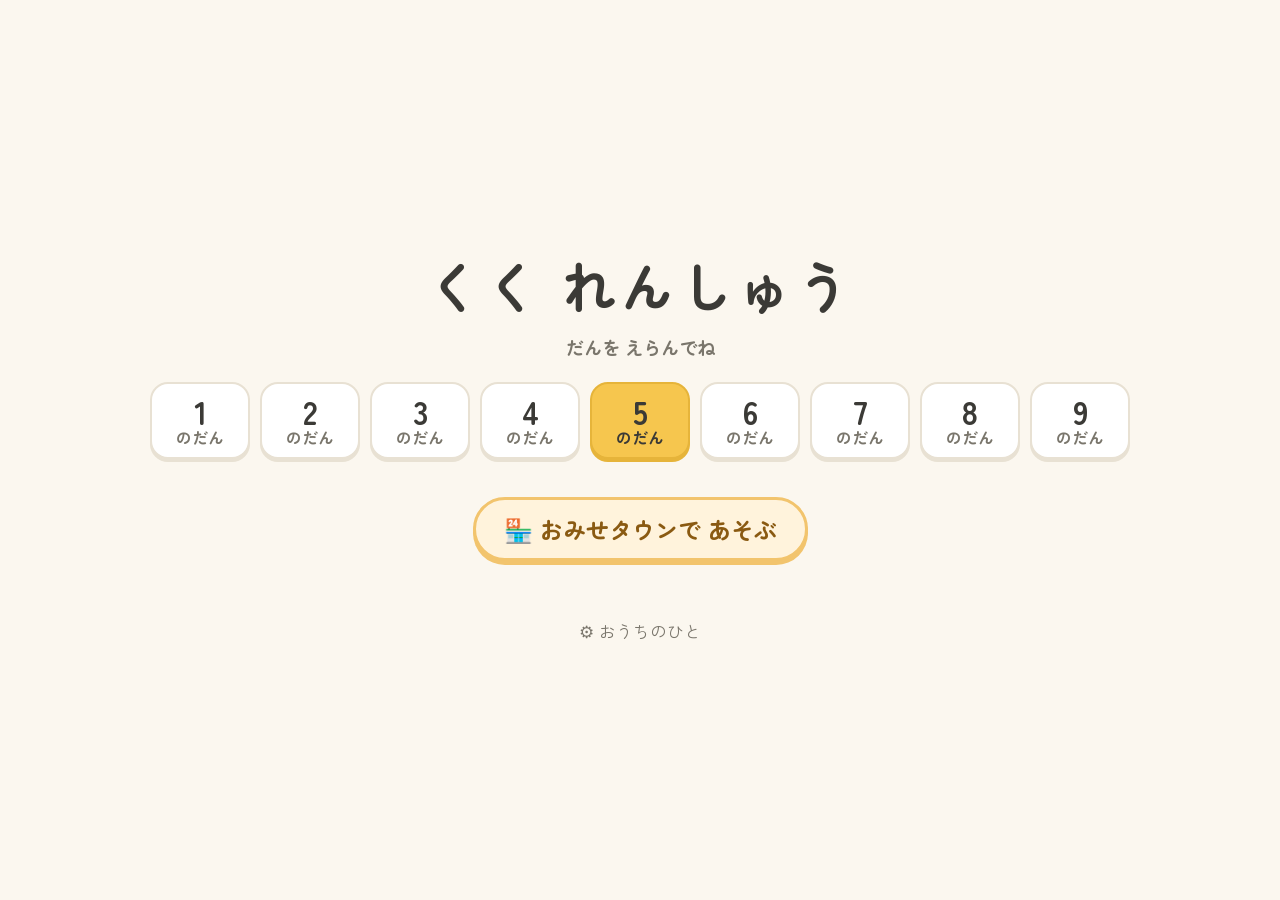
==== commit 32d46f1d: "🏪 九九のおみせタウン（Phase 1：1・2・3・5の段）を追加 - おみせタウン：9けん中 いちご(1)・にんじん(2)・サンドイッチ(3)・ごはん(5) が遊べる。他は「じゅんびちゅう」 - 旧" ====
--- a/docs/index.html
+++ b/docs/index.html
@@ -26,7 +26,7 @@
     <h1 class="top-title">くく れんしゅう</h1>
     <p class="top-hint">だんを えらんでね</p>
     <div class="dan-picker" id="dan-picker" aria-label="だんを えらぶ"></div>
-    <button class="shop-entry" id="btn-shop">🍚 おみせで あそぶ</button>
+    <button class="shop-entry" id="btn-shop">🏪 おみせタウンで あそぶ</button>
     <button class="link-btn" id="btn-parent">⚙ おうちのひと</button>
     <p class="env-notice" id="env-notice" hidden></p>
   </div>
@@ -148,9 +148,18 @@
   </footer>
 </section>
 
-<!-- 🍚 ちいさな ごちそうやさん（マイクは使わない） -->
+<!-- 🏪 九九のおみせタウン：お店えらび（マイクは使わない） -->
+<section class="screen" id="screen-town">
+  <header class="bar"><button class="back" id="town-back">← もどる</button><span class="bar-title">九九の おみせタウン</span><span></span></header>
+  <div class="town">
+    <p class="town-hint">どの おみせで あそぶ？</p>
+    <div class="town-grid" id="town-grid"></div>
+  </div>
+</section>
+
+<!-- 🏪 お店（マイクは使わない） -->
 <section class="screen" id="screen-shop">
-  <header class="bar"><button class="back" id="shop-back">← もどる</button><span class="bar-title">ちいさな ごちそうやさん</span><span></span></header>
+  <header class="bar"><button class="back" id="shop-back">← おみせタウン</button><span class="bar-title" id="shop-title"></span><span></span></header>
   <div class="shop">
     <div class="shop-side">
       <div class="shop-customer">
@@ -177,16 +186,25 @@
     </div>
     <div class="shop-counter">
       <div class="shop-plates" id="shop-plates"></div>
-      <div class="shop-foods" id="shop-foods" aria-label="りょうりを えらぶ"></div>
+      <div class="shop-foods" id="shop-foods" aria-label="しょうひんを えらぶ"></div>
     </div>
   </div>
   <div class="shop-unlock" id="shop-unlock" hidden>
     <div class="shop-unlock-card">
-      <p class="shop-unlock-title">✨ あたらしい りょうり ✨</p>
+      <p class="shop-unlock-title">✨ あたらしい しょうひん ✨</p>
       <div class="shop-unlock-food" id="shop-unlock-food"></div>
-      <p class="shop-unlock-name"><span id="shop-unlock-name"></span> が つくれるように なったよ！</p>
-      <p class="shop-unlock-note">したの りょうりから えらべるよ</p>
+      <p class="shop-unlock-name"><span id="shop-unlock-name"></span> が できるように なったよ！</p>
+      <p class="shop-unlock-note">したの しょうひんから えらべるよ</p>
       <button class="mid-btn green" id="shop-unlock-ok">やったね！</button>
+    </div>
+  </div>
+  <div class="shop-unlock shop-intro" id="shop-intro" hidden>
+    <div class="shop-unlock-card">
+      <p class="shop-unlock-title" id="shop-intro-title"></p>
+      <div class="shop-unlock-food" id="shop-intro-item"></div>
+      <p class="shop-intro-line" id="shop-intro-line"></p>
+      <p class="shop-unlock-note" id="shop-intro-sub"></p>
+      <button class="mid-btn green" id="shop-intro-ok">はじめる！</button>
     </div>
   </div>
 </section>
--- a/docs/style.css
+++ b/docs/style.css
@@ -438,11 +438,11 @@
 .shop-line { font-size: clamp(1.15rem, 3.4vw, 1.5rem); font-weight: 700; line-height: 1.35; }
 .shop-panel { background: #fff; border-radius: 20px; border: 2px solid #f0e2c6; padding: 12px; display: flex; flex-direction: column; align-items: center; gap: 10px; }
 .shop-prep { display: grid; grid-template-columns: minmax(0, 1fr) auto minmax(0, 1fr); align-items: center; gap: 8px; width: 100%; }
-.shop-btn { width: 100%; padding: 14px 6px; white-space: normal; font-size: clamp(1.1rem, 3.4vw, 1.45rem); }
+.shop-btn { width: 100%; padding: 14px 6px; white-space: normal; word-break: keep-all; font-size: clamp(1rem, min(3.4vw, 3vmin), 1.45rem); }
 .shop-btn.soft { background: #efe6d6; color: var(--ink); box-shadow: 0 5px 0 #ddd0b8; }
 .shop-btn:disabled, .shop-check:disabled { opacity: .45; }
 .shop-plate-count { font-size: 1rem; font-weight: 700; color: var(--ink-soft); text-align: center; white-space: nowrap; }
-.shop-check { background: #f0a33a; width: 100%; max-width: 420px; white-space: normal; }
+.shop-check { background: #f0a33a; width: 100%; max-width: 420px; white-space: normal; word-break: keep-all; font-size: clamp(1.05rem, min(4vw, 3.2vmin), 1.5rem); }
 .shop-check:disabled { background: #e6d6bd; color: #7d6a4d; box-shadow: none; }
 .shop-result { display: flex; flex-direction: column; align-items: center; gap: 4px; text-align: center; }
 .shop-total { font-size: clamp(1.6rem, 5vw, 2.3rem); font-weight: 700; color: #c26f0e; min-height: 1.2em; }
@@ -467,23 +467,25 @@
 }
 .plate { position: relative; width: 100%; aspect-ratio: 1; transition: transform .2s; }
 /* 皿は横3まい固定（3 → 6 → 9 と、まとまりで見やすく） */
+/* おぼん（トレー）：角の丸い四角・木の色・ふちが少し高い */
 .plate-dish {
-  position: absolute; inset: 0; border-radius: 50%; background: radial-gradient(circle, #e9f3fa 60%, #d7e6f0 62%, #fff 64%, #fff 78%);
-  border: 3px solid #e8dcc6; box-shadow: 0 4px 0 #e1d2b6;
+  position: absolute; inset: 0; border-radius: 16%;
+  background: linear-gradient(180deg, #f6dcae 0%, #efcb92 100%);
+  border: 5px solid #c88a49; box-shadow: inset 0 0 0 3px #e6b878, inset 0 6px 10px rgba(120, 72, 24, .18), 0 5px 0 #a8703a;
 }
 .plate.empty .plate-dish { background: transparent; border: 3px dashed #d9c6a2; box-shadow: none; opacity: .7; }
-.food { position: absolute; width: 32%; aspect-ratio: 1; transform: translate(-50%, -50%); }
+.food { position: absolute; width: 34%; aspect-ratio: 1; transform: translate(-50%, -50%); filter: drop-shadow(0 2px 0 rgba(120, 72, 24, .25)); }
 .food svg { width: 100%; height: 100%; display: block; }
 /* さいころの「5」の並び（4すみ＋まんなか） */
-.food.f0 { left: 30%; top: 30%; } .food.f1 { left: 70%; top: 30%; } .food.f2 { left: 50%; top: 50%; }
-.food.f3 { left: 30%; top: 70%; } .food.f4 { left: 70%; top: 70%; }
+.food.f0 { left: 24%; top: 24%; } .food.f1 { left: 76%; top: 24%; } .food.f2 { left: 50%; top: 50%; }
+.food.f3 { left: 24%; top: 76%; } .food.f4 { left: 76%; top: 76%; }
 .plate:not(.empty) { animation: shop-pop .25s ease-out; }
 @keyframes shop-pop { from { transform: scale(.7); opacity: .3; } to { transform: scale(1); opacity: 1; } }
-.plate.lit .plate-dish { border-color: #f0a33a; box-shadow: 0 0 0 5px rgba(246, 198, 78, .55), 0 4px 0 #e1d2b6; }
+.plate.lit .plate-dish { border-color: #f0a33a; box-shadow: inset 0 0 0 3px #e6b878, 0 0 0 5px rgba(246, 198, 78, .65), 0 5px 0 #a8703a; }
 .plate.lit { transform: none; }
 .plate-badge {
-  position: absolute; right: -4px; top: -4px; min-width: 2.2em; height: 2.2em; border-radius: 999px; background: var(--sun);
-  color: var(--ink); font-weight: 700; font-size: clamp(.95rem, 2.6vw, 1.3rem); display: none; align-items: center; justify-content: center;
+  position: absolute; right: -.55em; top: -.65em; min-width: 2.2em; height: 2.2em; z-index: 1; border-radius: 999px; background: var(--sun);
+  color: var(--ink); font-weight: 700; font-size: clamp(.9rem, 2.4vmin, 1.3rem); display: none; align-items: center; justify-content: center;
   padding: 0 .35em; box-shadow: 0 2px 0 #e0ac2f;
 }
 .plate.lit .plate-badge { display: flex; }
@@ -517,3 +519,51 @@
   .shop-animal.happy, .shop-animal .heart, .plate:not(.empty), .shop-unlock-food { animation: none; }
   .plate.lit { transform: none; }
 }
+
+/* ---------- 🏪 九九のおみせタウン ---------- */
+#screen-town { background: #fff8ec; }
+.town { flex: 1; display: flex; flex-direction: column; align-items: center; gap: 10px; padding: 4px 16px 16px; min-height: 0; }
+.town-hint { margin: 0; font-size: clamp(1.1rem, 3.2vw, 1.4rem); font-weight: 700; color: var(--ink-soft); }
+.town-grid {
+  width: min(980px, 100%); flex: 1; display: grid; grid-template-columns: repeat(3, minmax(0, 1fr)); grid-auto-rows: 1fr; gap: 12px; min-height: 0;
+}
+@media (orientation: landscape) and (min-width: 900px) { .town-grid { grid-template-columns: repeat(5, minmax(0, 1fr)); grid-auto-rows: auto; align-content: center; } }
+.town-shop {
+  position: relative; display: flex; flex-direction: column; align-items: center; justify-content: center; gap: 4px;
+  border-radius: 20px; padding: 10px 6px; min-height: 120px; text-align: center;
+}
+.town-shop.open { background: #fff; border: 3px solid #f2c46d; box-shadow: 0 5px 0 #f2c46d; color: var(--ink); }
+.town-shop.open:active { transform: translateY(3px); box-shadow: 0 2px 0 #f2c46d; }
+/* じゅんびちゅう：まだお店をつくっているところ（鍵やロックの見た目にはしない） */
+.town-shop.soon { background: repeating-linear-gradient(135deg, #f7f0e2 0 14px, #f2e8d4 14px 28px); border: 3px dashed #d9c6a2; color: var(--ink-soft); }
+.town-dan { position: absolute; left: 10px; top: 8px; font-size: .8rem; font-weight: 700; background: var(--sun); color: var(--ink); border-radius: 999px; padding: 1px 8px; }
+.town-shop.soon .town-dan { background: #efe6d6; color: var(--ink-soft); }
+.town-ico { width: clamp(52px, 9vmin, 76px); height: clamp(52px, 9vmin, 76px); }
+.town-ico svg { width: 100%; height: 100%; }
+.town-ico.emoji { font-size: clamp(2.4rem, 7vmin, 3.4rem); line-height: 1; display: flex; align-items: center; justify-content: center; opacity: .75; }
+.town-name { font-size: clamp(.95rem, 2.6vw, 1.15rem); font-weight: 700; }
+.town-soon { font-size: .8rem; font-weight: 700; }
+.town-got { display: flex; gap: 2px; min-height: 22px; }
+.town-mini { width: 22px; height: 22px; }
+.town-mini svg { width: 100%; height: 100%; }
+
+/* お店ごとの入れ物（1セット） */
+.plate-dish.dish-1 {
+  border-radius: 50%; background: radial-gradient(circle, #fff 62%, #fde4ea 64%, #fff 70%);
+  border: 5px solid #f3b6c2; box-shadow: 0 5px 0 #e79aab;
+}
+.plate-dish.dish-2 {
+  border-radius: 22%; background: repeating-linear-gradient(90deg, #f2dfb8 0 10px, #ead39f 10px 12px);
+  border: 5px solid #b98a52; box-shadow: inset 0 0 0 3px #d9b77d, 0 5px 0 #946a3a;
+}
+.plate-dish.dish-3 {
+  border-radius: 18%; background-color: #eaf4fc;
+  background-image: repeating-linear-gradient(0deg, rgba(127,184,230,.22) 0 12px, transparent 12px 24px), repeating-linear-gradient(90deg, rgba(127,184,230,.22) 0 12px, transparent 12px 24px);
+  border: 5px solid #7fb8e6; box-shadow: 0 5px 0 #5f9bcc;
+}
+.plate.lit .plate-dish.dish-1, .plate.lit .plate-dish.dish-2, .plate.lit .plate-dish.dish-3 { border-color: #f0a33a; box-shadow: 0 0 0 5px rgba(246, 198, 78, .65); }
+.plate.empty .plate-dish.dish-1, .plate.empty .plate-dish.dish-2, .plate.empty .plate-dish.dish-3 { background: transparent; border: 3px dashed #d9c6a2; box-shadow: none; }
+.shop-intro-line { font-size: clamp(1.5rem, 4.6vw, 2rem); font-weight: 700; line-height: 1.3; margin: 6px 0 8px; color: #c26f0e; }
+/* 3こ・5こ ならべるお店：右上の しょうひんに 数字が かからないよう、少しだけ外へ */
+.plate:has(.dish-3) .plate-badge, .plate:has(.dish-5) .plate-badge { right: -.8em; top: -.9em; }
+.shop-intro-line .nowrap { white-space: nowrap; display: inline-block; }
